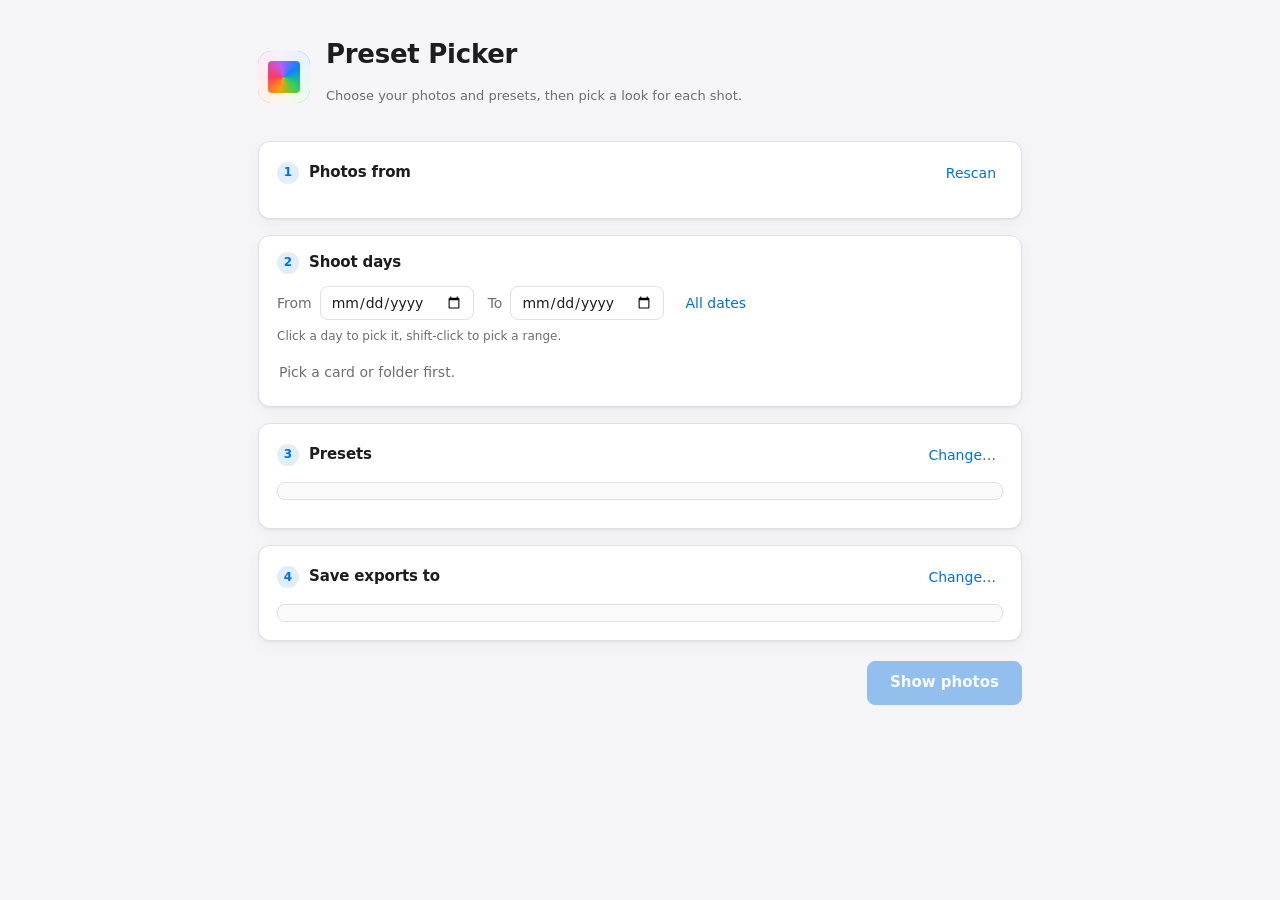
==== presetpicker/ui/index.html @ 42fef507 "Preset Picker 1.0.0: Windows and macOS app, builds and download site Co-Authored-By: Claude Opus 5.5" ====
<!doctype html>
<html lang="en">
<head>
<meta charset="utf-8">
<meta name="viewport" content="width=device-width,initial-scale=1">
<title>Preset Picker</title>
<link rel="stylesheet" href="app.css">
</head>
<body>

<!-- Setup -------------------------------------------------------------- -->
<main id="setup" class="view">
  <div class="setup">
    <header class="setup-head">
      <div class="logo" aria-hidden="true"></div>
      <div>
        <h1>Preset Picker</h1>
        <p class="sub">Choose your photos and presets, then pick a look for each shot.</p>
      </div>
    </header>

    <section class="step">
      <div class="step-head"><span class="num">1</span><h2>Photos from</h2>
        <span class="sp"></span><button class="link" id="rescan" title="Scan the source again">Rescan</button></div>
      <div class="sources" id="sources"></div>
    </section>

    <section class="step">
      <div class="step-head"><span class="num">2</span><h2>Shoot days</h2><span class="sp"></span>
        <span class="sub" id="rangeCount"></span></div>
      <div class="range">
        <label>From <input type="date" id="from"></label>
        <label>To <input type="date" id="to"></label>
        <button class="link" id="allDates">All dates</button>
      </div>
      <p class="hint">Click a day to pick it, shift-click to pick a range.</p>
      <div class="days" id="days"><p class="empty">Pick a card or folder first.</p></div>
    </section>

    <section class="step">
      <div class="step-head"><span class="num">3</span><h2>Presets</h2><span class="sp"></span>
        <button class="link" data-choose="presets">Change…</button></div>
      <div class="path" id="presetPath"></div>
      <div class="chips" id="presetList"></div>
    </section>

    <section class="step">
      <div class="step-head"><span class="num">4</span><h2>Save exports to</h2><span class="sp"></span>
        <button class="link" data-choose="output">Change…</button></div>
      <div class="path" id="outputPath"></div>
    </section>

    <footer class="setup-foot">
      <span class="sub" id="version"></span><span class="sp"></span>
      <button class="primary big" id="showPhotos" disabled>Show photos</button>
    </footer>
  </div>
</main>

<!-- Grid --------------------------------------------------------------- -->
<main id="grid" class="view" hidden>
  <header class="toolbar">
    <button class="ghost" id="back">‹ Setup</button>
    <div class="title"><h1 id="gridTitle"></h1><div class="sub" id="stat"></div></div>
    <span class="sp"></span>
    <div class="seg" id="filter">
      <button class="on" data-f="all">All</button><button data-f="todo">No preset</button><button data-f="done">Assigned</button>
    </div>
    <label class="sub setall">Set all <select id="setAll"></select></label>
    <button class="primary" id="export" disabled>Export</button>
  </header>
  <div class="photos" id="photos"></div>
  <div class="bar" id="bar">
    <span id="selCount"></span>
    <select id="bulk"></select>
    <button class="primary" id="bulkApply">Apply to selected</button>
    <button id="clearSel">Clear</button>
  </div>
</main>

<!-- Done --------------------------------------------------------------- -->
<main id="done" class="view" hidden>
  <div class="done">
    <div class="check" aria-hidden="true">✓</div>
    <h1 id="doneTitle"></h1>
    <p class="sub">Import this folder into Lightroom. Raw photos open with their preset already applied.</p>
    <code id="donePath"></code>
    <p class="warn" id="doneWarn" hidden></p>
    <div class="done-actions">
      <button class="primary" id="reveal">Show in Finder</button>
      <button id="backToGrid">Back to photos</button>
      <button class="ghost" id="startOver">Start over</button>
    </div>
  </div>
</main>

<!-- Large preview -------------------------------------------------------- -->
<div class="lightbox" id="lightbox" hidden>
  <header class="lb-top">
    <div><b id="lbName"></b> <span class="sub" id="lbMeta"></span></div>
    <span class="sp"></span>
    <div class="seg dark" id="lbMode">
      <button data-m="before">Before</button><button class="on" data-m="split">Split</button><button data-m="after">After</button>
    </div>
    <button class="icon" id="lbClose" title="Close (Esc)">✕</button>
  </header>
  <div class="stage" id="stage">
    <div class="compare" id="compare">
      <img id="lbBefore" alt="">
      <img id="lbAfter" alt="">
      <div class="divider" id="divider"><span></span></div>
      <span class="tag left">Before</span><span class="tag right">After</span>
    </div>
    <div class="spinner" id="spinner"></div>
    <p class="lb-error" id="lbError" hidden></p>
  </div>
  <footer class="lb-bottom">
    <button class="icon" id="lbPrev" title="Previous (←)">‹</button>
    <select id="lbPreset"></select>
    <button class="icon" id="lbNext" title="Next (→)">›</button>
    <span class="note">Approximate preview. Lightroom renders the exact look.</span>
  </footer>
</div>

<script src="app.js"></script>
</body>
</html>
---- presetpicker/ui/app.css ----
:root {
  --bg: #f5f5f7; --panel: #ffffff; --panel-2: #fafafa; --text: #1d1d1f; --sub: #6e6e73;
  --line: #e0e0e5; --accent: #0071e3; --accent-soft: rgba(0, 113, 227, .12);
  --ok: #1f9d55; --warn: #b25e00; --shadow: 0 1px 2px rgba(0,0,0,.06), 0 4px 16px rgba(0,0,0,.04);
  --radius: 12px;
}
@media (prefers-color-scheme: dark) {
  :root {
    --bg: #161618; --panel: #1f1f22; --panel-2: #26262a; --text: #f5f5f7; --sub: #98989f;
    --line: #333338; --accent: #2997ff; --accent-soft: rgba(41, 151, 255, .18);
    --ok: #30d158; --warn: #ffb340; --shadow: none;
  }
}
* { box-sizing: border-box; }
html, body { height: 100%; }
body {
  margin: 0; background: var(--bg); color: var(--text);
  font: 14px/1.45 -apple-system, BlinkMacSystemFont, "SF Pro Text", "Segoe UI Variable Text", "Segoe UI", system-ui, sans-serif;
  -webkit-font-smoothing: antialiased; -webkit-user-select: none; user-select: none; cursor: default;
}
[hidden] { display: none !important; }
h1, h2 { margin: 0; letter-spacing: -.01em; }
h1 { font-size: 20px; font-weight: 650; }
h2 { font-size: 15px; font-weight: 600; }
.sub { color: var(--sub); font-size: 13px; }
.sp { flex: 1; }

button, select, input {
  font: inherit; color: var(--text); background: var(--panel); border: 1px solid var(--line);
  border-radius: 8px; padding: 6px 12px; outline: none; transition: border-color .15s, box-shadow .15s, background .15s;
}
button { cursor: pointer; font-weight: 500; }
button:hover { border-color: var(--accent); }
button:focus-visible, select:focus, input:focus { border-color: var(--accent); box-shadow: 0 0 0 3px var(--accent-soft); }
button:disabled { opacity: .4; cursor: default; border-color: var(--line); }
button.primary { background: var(--accent); border-color: var(--accent); color: #fff; font-weight: 600; }
button.primary:hover:not(:disabled) { filter: brightness(1.08); }
button.big { padding: 10px 22px; font-size: 15px; }
button.ghost, button.link { background: none; border-color: transparent; }
button.link { color: var(--accent); padding: 4px 6px; }
button.icon { width: 36px; height: 36px; padding: 0; border-radius: 50%; font-size: 18px; }
select { padding-right: 28px; max-width: 100%; }
input[type=date] { padding: 5px 10px; }

.seg { display: inline-flex; border: 1px solid var(--line); border-radius: 8px; overflow: hidden; background: var(--panel); }
.seg button { border: 0; border-radius: 0; background: none; padding: 6px 12px; }
.seg button.on { background: var(--accent-soft); color: var(--accent); }

/* Setup */
#setup { height: 100%; overflow-y: auto; }
.setup { max-width: 820px; margin: 0 auto; padding: 36px 28px 28px; display: flex; flex-direction: column; gap: 16px; }
.setup-head { display: flex; gap: 16px; align-items: center; margin-bottom: 6px; }
.logo {
  width: 52px; height: 52px; border-radius: 14px; flex: none;
  background: conic-gradient(from 200deg, #ff9f0a, #ff375f, #bf5af2, #0a84ff, #30d158, #ff9f0a);
  box-shadow: inset 0 0 0 10px rgba(255,255,255,.9);
}
@media (prefers-color-scheme: dark) { .logo { box-shadow: inset 0 0 0 10px rgba(31,31,34,.95); } }
.setup-head h1 { font-size: 26px; }
.step { background: var(--panel); border-radius: var(--radius); box-shadow: var(--shadow); padding: 16px 18px 18px; border: 1px solid var(--line); }
.step-head { display: flex; align-items: center; gap: 10px; margin-bottom: 12px; }
.num {
  width: 22px; height: 22px; border-radius: 50%; display: grid; place-items: center;
  background: var(--accent-soft); color: var(--accent); font-size: 12px; font-weight: 700;
}
.sources { display: grid; grid-template-columns: repeat(auto-fill, minmax(190px, 1fr)); gap: 10px; }
.source {
  display: flex; gap: 10px; align-items: center; text-align: left; padding: 12px; border-radius: 10px;
  background: var(--panel-2); border: 1.5px solid var(--line); min-width: 0;
}
.source.on { border-color: var(--accent); background: var(--accent-soft); }
.source .ico { font-size: 22px; flex: none; }
.source b { display: block; font-weight: 600; overflow: hidden; text-overflow: ellipsis; white-space: nowrap; }
.source small { display: block; color: var(--sub); overflow: hidden; text-overflow: ellipsis; white-space: nowrap; }
.source div { min-width: 0; }
.range { display: flex; gap: 14px; align-items: center; flex-wrap: wrap; }
.range label { display: flex; gap: 8px; align-items: center; color: var(--sub); }
.hint { margin: 8px 0 10px; color: var(--sub); font-size: 12px; }
.days { display: flex; flex-wrap: wrap; gap: 8px; max-height: 210px; overflow-y: auto; padding: 2px; }
.day {
  border-radius: 99px; padding: 5px 12px; background: var(--panel-2); font-size: 13px;
  display: inline-flex; gap: 6px; align-items: baseline;
}
.day small { color: var(--sub); }
.day.on { background: var(--accent); border-color: var(--accent); color: #fff; }
.day.on small { color: rgba(255,255,255,.8); }
.empty { color: var(--sub); margin: 4px 0; }
.path {
  font: 12px ui-monospace, SFMono-Regular, Menlo, monospace; color: var(--sub); background: var(--panel-2);
  border: 1px solid var(--line); border-radius: 8px; padding: 8px 10px; word-break: break-all;
}
.chips { display: flex; flex-wrap: wrap; gap: 6px; margin-top: 10px; }
.chip { background: var(--accent-soft); color: var(--accent); border-radius: 99px; padding: 3px 10px; font-size: 12px; font-weight: 600; }
.chips .warn { margin: 0; }
.warn { color: var(--warn); font-size: 13px; }
.setup-foot { display: flex; align-items: center; padding-top: 4px; }

/* Grid */
#grid { height: 100%; display: flex; flex-direction: column; }
.toolbar {
  display: flex; align-items: center; gap: 14px; padding: 12px 20px; flex-wrap: wrap;
  background: color-mix(in srgb, var(--bg) 85%, transparent); backdrop-filter: blur(20px);
  border-bottom: 1px solid var(--line); position: relative; z-index: 2;
}
.toolbar h1 { font-size: 16px; }
.setall { display: flex; gap: 8px; align-items: center; }
.setall select { max-width: 200px; }
.photos {
  flex: 1; overflow-y: auto; padding: 20px 20px 100px;
  display: grid; grid-template-columns: repeat(auto-fill, minmax(230px, 1fr)); gap: 16px; align-content: start;
  grid-auto-rows: max-content;  /* otherwise overflow:hidden cards get squeezed to the viewport height */
}
.card {
  background: var(--panel); border-radius: var(--radius); box-shadow: var(--shadow); border: 2px solid transparent;
  overflow: hidden; display: flex; flex-direction: column; transition: border-color .15s, box-shadow .15s;
}
.card:hover { border-color: var(--line); }
.card.sel { border-color: var(--accent); box-shadow: 0 0 0 3px var(--accent-soft); }
.ph { aspect-ratio: 3/2; background: #0b0b0c; position: relative; flex: none; }
.ph img { position: absolute; inset: 0; width: 100%; height: 100%; object-fit: contain; display: block; opacity: 0; transition: opacity .25s; }
.ph img.ready { opacity: 1; }
.tick {
  position: absolute; top: 9px; left: 9px; width: 22px; height: 22px; border-radius: 50%;
  background: rgba(0,0,0,.45); border: 2px solid #fff; display: grid; place-items: center;
  color: #fff; font-size: 12px; opacity: 0; transition: opacity .15s;
}
.card:hover .tick, .card.sel .tick { opacity: 1; }
.card.sel .tick { background: var(--accent); border-color: var(--accent); }
.badge {
  position: absolute; top: 9px; right: 9px; max-width: 65%; background: var(--ok); color: #fff;
  font-size: 11px; font-weight: 600; padding: 2px 8px; border-radius: 99px;
  overflow: hidden; text-overflow: ellipsis; white-space: nowrap; display: none;
}
.card.has .badge { display: block; }
.type {
  position: absolute; left: 9px; bottom: 9px; font-size: 10px; font-weight: 700; letter-spacing: .04em;
  color: #fff; background: rgba(0,0,0,.55); padding: 2px 6px; border-radius: 5px;
}
.ph .cloud { position: absolute; inset: 0; display: grid; place-items: center; color: #8e8e93; font-size: 13px; }
.lb-error { color: #c7c7cc; font-size: 15px; }
.expand {
  position: absolute; right: 9px; bottom: 9px; width: 30px; height: 30px; padding: 0; border-radius: 8px;
  background: rgba(0,0,0,.55); border: 0; color: #fff; font-size: 15px; opacity: 0;
}
.card:hover .expand { opacity: 1; }
.expand:hover { background: var(--accent); }
.meta { padding: 9px 11px 11px; display: flex; flex-direction: column; gap: 7px; }
.row { display: flex; justify-content: space-between; gap: 8px; font-size: 12px; color: var(--sub); }
.row b { color: var(--text); font-weight: 600; overflow: hidden; text-overflow: ellipsis; white-space: nowrap; }
.meta select { width: 100%; }
.meta .warn { font-size: 11px; display: none; margin: 0; }
.card.has.nonraw .meta .warn { display: block; }

.bar {
  position: fixed; left: 50%; bottom: 20px; transform: translate(-50%, 130px); z-index: 3;
  background: var(--panel); border: 1px solid var(--line); border-radius: 14px; padding: 10px 14px;
  box-shadow: 0 10px 34px rgba(0,0,0,.25); display: flex; gap: 10px; align-items: center;
  transition: transform .25s cubic-bezier(.2,.8,.2,1); max-width: calc(100vw - 24px); flex-wrap: wrap;
}
.bar.show { transform: translate(-50%, 0); }

/* Done */
#done { height: 100%; display: grid; place-items: center; }
.done { max-width: 560px; text-align: center; padding: 24px; }
.check {
  width: 72px; height: 72px; margin: 0 auto 14px; border-radius: 50%; background: var(--ok); color: #fff;
  display: grid; place-items: center; font-size: 38px;
}
.done code {
  display: block; margin: 16px 0; padding: 10px 12px; background: var(--panel); border: 1px solid var(--line);
  border-radius: 8px; font-size: 12px; word-break: break-all; -webkit-user-select: text; user-select: text;
}
.done-actions { display: flex; gap: 10px; justify-content: center; flex-wrap: wrap; margin-top: 16px; }

/* Lightbox */
.lightbox { position: fixed; inset: 0; z-index: 10; background: #0b0b0c; color: #f5f5f7; display: flex; flex-direction: column; }
.lightbox .sub { color: #98989f; }
.lb-top, .lb-bottom { display: flex; align-items: center; gap: 12px; padding: 10px 16px; }
.lb-bottom { justify-content: center; }
.lightbox button, .lightbox select { background: #222226; color: #f5f5f7; border-color: #3a3a40; }
.seg.dark { background: #222226; border-color: #3a3a40; }
.seg.dark button { background: none; }
.seg.dark button.on { background: rgba(41,151,255,.25); color: #6cb8ff; }
#lbPreset { min-width: 240px; }
.note { position: absolute; right: 16px; font-size: 12px; color: #8e8e93; }
@media (max-width: 1150px) { .note { display: none; } }
.stage { flex: 1; position: relative; display: grid; place-items: center; min-height: 0; padding: 0 16px; }
.compare { position: relative; max-width: 100%; max-height: 100%; line-height: 0; }
.compare img { max-width: calc(100vw - 32px); max-height: calc(100vh - 130px); display: block; }
#lbAfter { position: absolute; inset: 0; width: 100%; height: 100%; }
.divider { position: absolute; top: 0; bottom: 0; width: 2px; background: #fff; cursor: ew-resize; transform: translateX(-1px); }
.divider span {
  position: absolute; top: 50%; left: 50%; width: 30px; height: 30px; transform: translate(-50%, -50%);
  border-radius: 50%; background: #fff; box-shadow: 0 2px 10px rgba(0,0,0,.4);
}
.divider span::before { content: "‹ ›"; color: #111; font-size: 13px; font-weight: 700; position: absolute; inset: 0; display: grid; place-items: center; line-height: 1; }
.compare .tag {
  position: absolute; top: 10px; line-height: 1; font-size: 11px; font-weight: 600; letter-spacing: .03em;
  background: rgba(0,0,0,.55); padding: 4px 8px; border-radius: 6px;
}
.tag.left { left: 10px; } .tag.right { right: 10px; }
.compare.before #lbAfter, .compare.before .divider, .compare.before .tag.right,
.compare.after .divider, .compare.after .tag.left { display: none; }
.compare.after #lbAfter { clip-path: none !important; }
.compare.split #lbAfter { cursor: ew-resize; }
.spinner {
  position: absolute; width: 34px; height: 34px; border-radius: 50%; border: 3px solid rgba(255,255,255,.2);
  border-top-color: #fff; animation: spin .8s linear infinite; display: none;
}
.loading .spinner { display: block; }
@keyframes spin { to { transform: rotate(360deg); } }
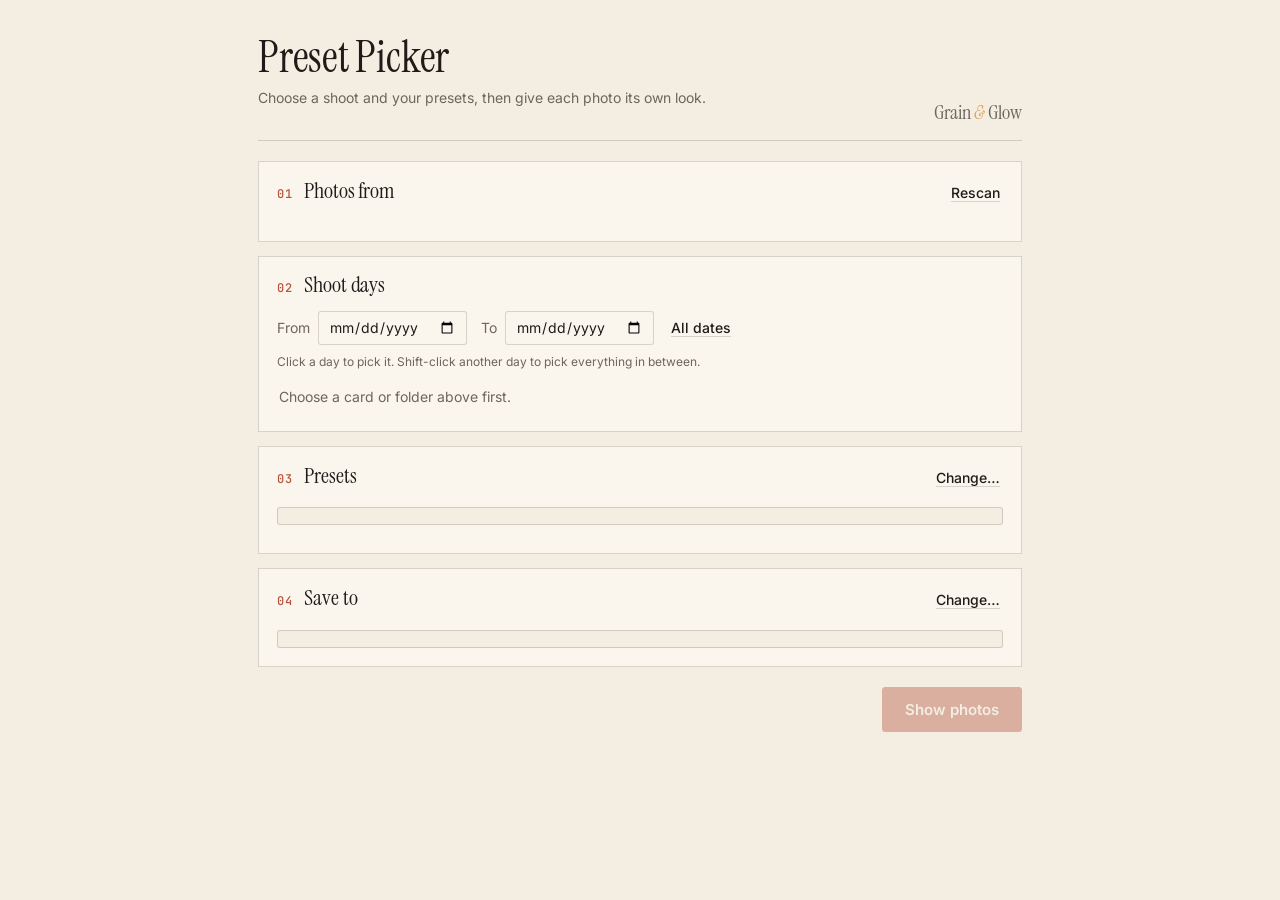
==== commit a4e1b782: "Grain & Glow look for the app, new icon; workflow that screenshots the install steps Co-Authored-By:" ====
--- a/presetpicker/ui/index.html
+++ b/presetpicker/ui/index.html
@@ -4,6 +4,8 @@
 <meta charset="utf-8">
 <meta name="viewport" content="width=device-width,initial-scale=1">
 <title>Preset Picker</title>
+<!-- Brand fonts; without internet the app falls back to system fonts. -->
+<link rel="stylesheet" href="https://fonts.googleapis.com/css2?family=Instrument+Serif:ital@0;1&family=Inter:wght@400;500;600&family=JetBrains+Mono:wght@500&display=swap">
 <link rel="stylesheet" href="app.css">
 </head>
 <body>
@@ -12,40 +14,40 @@
 <main id="setup" class="view">
   <div class="setup">
     <header class="setup-head">
-      <div class="logo" aria-hidden="true"></div>
       <div>
         <h1>Preset Picker</h1>
-        <p class="sub">Choose your photos and presets, then pick a look for each shot.</p>
+        <p class="sub">Choose a shoot and your presets, then give each photo its own look.</p>
       </div>
+      <span class="brand">Grain <i>&amp;</i> Glow</span>
     </header>
 
     <section class="step">
-      <div class="step-head"><span class="num">1</span><h2>Photos from</h2>
+      <div class="step-head"><span class="num">01</span><h2>Photos from</h2>
         <span class="sp"></span><button class="link" id="rescan" title="Scan the source again">Rescan</button></div>
       <div class="sources" id="sources"></div>
     </section>
 
     <section class="step">
-      <div class="step-head"><span class="num">2</span><h2>Shoot days</h2><span class="sp"></span>
+      <div class="step-head"><span class="num">02</span><h2>Shoot days</h2><span class="sp"></span>
         <span class="sub" id="rangeCount"></span></div>
       <div class="range">
         <label>From <input type="date" id="from"></label>
         <label>To <input type="date" id="to"></label>
         <button class="link" id="allDates">All dates</button>
       </div>
-      <p class="hint">Click a day to pick it, shift-click to pick a range.</p>
-      <div class="days" id="days"><p class="empty">Pick a card or folder first.</p></div>
+      <p class="hint">Click a day to pick it. Shift-click another day to pick everything in between.</p>
+      <div class="days" id="days"><p class="empty">Choose a card or folder above first.</p></div>
     </section>
 
     <section class="step">
-      <div class="step-head"><span class="num">3</span><h2>Presets</h2><span class="sp"></span>
+      <div class="step-head"><span class="num">03</span><h2>Presets</h2><span class="sp"></span>
         <button class="link" data-choose="presets">Change…</button></div>
       <div class="path" id="presetPath"></div>
       <div class="chips" id="presetList"></div>
     </section>
 
     <section class="step">
-      <div class="step-head"><span class="num">4</span><h2>Save exports to</h2><span class="sp"></span>
+      <div class="step-head"><span class="num">04</span><h2>Save to</h2><span class="sp"></span>
         <button class="link" data-choose="output">Change…</button></div>
       <div class="path" id="outputPath"></div>
     </section>
@@ -83,7 +85,7 @@
   <div class="done">
     <div class="check" aria-hidden="true">✓</div>
     <h1 id="doneTitle"></h1>
-    <p class="sub">Import this folder into Lightroom. Raw photos open with their preset already applied.</p>
+    <p class="sub">Import this folder into Lightroom. Your raw photos open with their preset already on.</p>
     <code id="donePath"></code>
     <p class="warn" id="doneWarn" hidden></p>
     <div class="done-actions">
@@ -114,11 +116,12 @@
     <div class="spinner" id="spinner"></div>
     <p class="lb-error" id="lbError" hidden></p>
   </div>
+  <p class="settings" id="lbSettings"></p>
   <footer class="lb-bottom">
     <button class="icon" id="lbPrev" title="Previous (←)">‹</button>
     <select id="lbPreset"></select>
     <button class="icon" id="lbNext" title="Next (→)">›</button>
-    <span class="note">Approximate preview. Lightroom renders the exact look.</span>
+    <span class="note">Preview is a close guess · Lightroom does the real edit</span>
   </footer>
 </div>
 
--- a/presetpicker/ui/app.css
+++ b/presetpicker/ui/app.css
@@ -1,211 +1,227 @@
+/* Grain & Glow: charcoal, film cream, amber, faded teal, rust.
+   Instrument Serif for headings, Inter for text, JetBrains Mono for settings-style labels. */
 :root {
-  --bg: #f5f5f7; --panel: #ffffff; --panel-2: #fafafa; --text: #1d1d1f; --sub: #6e6e73;
-  --line: #e0e0e5; --accent: #0071e3; --accent-soft: rgba(0, 113, 227, .12);
-  --ok: #1f9d55; --warn: #b25e00; --shadow: 0 1px 2px rgba(0,0,0,.06), 0 4px 16px rgba(0,0,0,.04);
-  --radius: 12px;
+  --charcoal: #1E1B18; --cream: #F3EDE2; --amber: #E0A458; --teal: #5B8A8C; --rust: #B5533C;
+
+  --bg: var(--cream); --panel: #FAF6EE; --panel-2: #EAE2D4; --text: var(--charcoal); --sub: #6E655C;
+  --line: rgba(30, 27, 24, .16); --line-strong: var(--charcoal);
+  --accent: var(--rust); --accent-hover: #9E4632; --select: var(--amber); --ok: var(--teal); --warn: var(--rust);
+
+  --serif: "Instrument Serif", Georgia, "Times New Roman", serif;
+  --sans: Inter, -apple-system, BlinkMacSystemFont, "Segoe UI Variable Text", "Segoe UI", system-ui, sans-serif;
+  --mono: "JetBrains Mono", ui-monospace, SFMono-Regular, Menlo, Consolas, monospace;
 }
 @media (prefers-color-scheme: dark) {
   :root {
-    --bg: #161618; --panel: #1f1f22; --panel-2: #26262a; --text: #f5f5f7; --sub: #98989f;
-    --line: #333338; --accent: #2997ff; --accent-soft: rgba(41, 151, 255, .18);
-    --ok: #30d158; --warn: #ffb340; --shadow: none;
+    --bg: var(--charcoal); --panel: #25211D; --panel-2: #2D2824; --text: var(--cream); --sub: #A99F93;
+    --line: rgba(243, 237, 226, .14); --line-strong: var(--cream);
   }
 }
 * { box-sizing: border-box; }
 html, body { height: 100%; }
 body {
   margin: 0; background: var(--bg); color: var(--text);
-  font: 14px/1.45 -apple-system, BlinkMacSystemFont, "SF Pro Text", "Segoe UI Variable Text", "Segoe UI", system-ui, sans-serif;
-  -webkit-font-smoothing: antialiased; -webkit-user-select: none; user-select: none; cursor: default;
+  font: 14px/1.45 var(--sans); -webkit-font-smoothing: antialiased; -webkit-user-select: none; user-select: none; cursor: default;
 }
 [hidden] { display: none !important; }
-h1, h2 { margin: 0; letter-spacing: -.01em; }
-h1 { font-size: 20px; font-weight: 650; }
-h2 { font-size: 15px; font-weight: 600; }
+h1, h2 { margin: 0; font-family: var(--serif); font-weight: 400; letter-spacing: -.005em; }
+h1 { font-size: 26px; line-height: 1.05; }
+h2 { font-size: 22px; line-height: 1.1; }
 .sub { color: var(--sub); font-size: 13px; }
+.mono, .label {
+  font: 500 11px/1.4 var(--mono); letter-spacing: .08em; text-transform: uppercase;
+}
 .sp { flex: 1; }
 
 button, select, input {
   font: inherit; color: var(--text); background: var(--panel); border: 1px solid var(--line);
-  border-radius: 8px; padding: 6px 12px; outline: none; transition: border-color .15s, box-shadow .15s, background .15s;
+  border-radius: 3px; padding: 6px 12px; outline: none; transition: border-color .15s, background .15s, color .15s;
 }
 button { cursor: pointer; font-weight: 500; }
-button:hover { border-color: var(--accent); }
-button:focus-visible, select:focus, input:focus { border-color: var(--accent); box-shadow: 0 0 0 3px var(--accent-soft); }
+button:hover { border-color: var(--line-strong); }
+button:focus-visible, select:focus, input:focus { border-color: var(--line-strong); box-shadow: 0 0 0 2px var(--amber); }
 button:disabled { opacity: .4; cursor: default; border-color: var(--line); }
-button.primary { background: var(--accent); border-color: var(--accent); color: #fff; font-weight: 600; }
-button.primary:hover:not(:disabled) { filter: brightness(1.08); }
-button.big { padding: 10px 22px; font-size: 15px; }
+button.primary { background: var(--accent); border-color: var(--accent); color: var(--cream); font-weight: 600; }
+button.primary:hover:not(:disabled) { background: var(--accent-hover); border-color: var(--accent-hover); }
+button.big { padding: 11px 22px; font-size: 15px; }
 button.ghost, button.link { background: none; border-color: transparent; }
-button.link { color: var(--accent); padding: 4px 6px; }
-button.icon { width: 36px; height: 36px; padding: 0; border-radius: 50%; font-size: 18px; }
+button.link {
+  color: var(--text); padding: 4px 2px; text-decoration: underline; text-underline-offset: 3px;
+  text-decoration-color: var(--line); font-weight: 500;
+}
+button.link:hover { text-decoration-color: currentColor; }
+button.icon { width: 34px; height: 34px; padding: 0; font-size: 17px; display: grid; place-items: center; }
 select { padding-right: 28px; max-width: 100%; }
 input[type=date] { padding: 5px 10px; }
 
-.seg { display: inline-flex; border: 1px solid var(--line); border-radius: 8px; overflow: hidden; background: var(--panel); }
+.seg { display: inline-flex; border: 1px solid var(--line); border-radius: 3px; overflow: hidden; background: var(--panel); }
 .seg button { border: 0; border-radius: 0; background: none; padding: 6px 12px; }
-.seg button.on { background: var(--accent-soft); color: var(--accent); }
+.seg button + button { border-left: 1px solid var(--line); }
+.seg button.on { background: var(--text); color: var(--bg); }
 
 /* Setup */
 #setup { height: 100%; overflow-y: auto; }
-.setup { max-width: 820px; margin: 0 auto; padding: 36px 28px 28px; display: flex; flex-direction: column; gap: 16px; }
-.setup-head { display: flex; gap: 16px; align-items: center; margin-bottom: 6px; }
-.logo {
-  width: 52px; height: 52px; border-radius: 14px; flex: none;
-  background: conic-gradient(from 200deg, #ff9f0a, #ff375f, #bf5af2, #0a84ff, #30d158, #ff9f0a);
-  box-shadow: inset 0 0 0 10px rgba(255,255,255,.9);
-}
-@media (prefers-color-scheme: dark) { .logo { box-shadow: inset 0 0 0 10px rgba(31,31,34,.95); } }
-.setup-head h1 { font-size: 26px; }
-.step { background: var(--panel); border-radius: var(--radius); box-shadow: var(--shadow); padding: 16px 18px 18px; border: 1px solid var(--line); }
-.step-head { display: flex; align-items: center; gap: 10px; margin-bottom: 12px; }
-.num {
-  width: 22px; height: 22px; border-radius: 50%; display: grid; place-items: center;
-  background: var(--accent-soft); color: var(--accent); font-size: 12px; font-weight: 700;
-}
-.sources { display: grid; grid-template-columns: repeat(auto-fill, minmax(190px, 1fr)); gap: 10px; }
+.setup { max-width: 820px; margin: 0 auto; padding: 34px 28px 28px; display: flex; flex-direction: column; gap: 14px; }
+.setup-head { display: flex; justify-content: space-between; align-items: flex-end; gap: 16px; padding-bottom: 18px; margin-bottom: 6px; border-bottom: 1px solid var(--line); }
+.setup-head h1 { font-size: 44px; }
+.setup-head .brand { font: 20px/1 var(--serif); color: var(--sub); white-space: nowrap; }
+.setup-head .brand i { color: var(--amber); }
+.setup-head .sub { margin-top: 8px; font-size: 14px; }
+.step { background: var(--panel); border: 1px solid var(--line); padding: 16px 18px 18px; }
+.step-head { display: flex; align-items: baseline; gap: 12px; margin-bottom: 14px; }
+.num { font: 500 12px/1 var(--mono); color: var(--rust); letter-spacing: .05em; }
+.sources { display: grid; grid-template-columns: repeat(auto-fill, minmax(200px, 1fr)); gap: 10px; }
 .source {
-  display: flex; gap: 10px; align-items: center; text-align: left; padding: 12px; border-radius: 10px;
-  background: var(--panel-2); border: 1.5px solid var(--line); min-width: 0;
-}
-.source.on { border-color: var(--accent); background: var(--accent-soft); }
-.source .ico { font-size: 22px; flex: none; }
+  display: flex; gap: 12px; align-items: center; text-align: left; padding: 12px; border-radius: 3px;
+  background: var(--bg); border: 1px solid var(--line); min-width: 0;
+}
+.source.on { border-color: var(--line-strong); box-shadow: inset 3px 0 0 var(--amber); }
+.source .ico { width: 22px; height: 22px; flex: none; color: var(--sub); }
+.source.on .ico { color: var(--text); }
 .source b { display: block; font-weight: 600; overflow: hidden; text-overflow: ellipsis; white-space: nowrap; }
-.source small { display: block; color: var(--sub); overflow: hidden; text-overflow: ellipsis; white-space: nowrap; }
+.source small { display: block; color: var(--sub); overflow: hidden; text-overflow: ellipsis; white-space: nowrap; font-size: 12px; }
 .source div { min-width: 0; }
 .range { display: flex; gap: 14px; align-items: center; flex-wrap: wrap; }
 .range label { display: flex; gap: 8px; align-items: center; color: var(--sub); }
 .hint { margin: 8px 0 10px; color: var(--sub); font-size: 12px; }
-.days { display: flex; flex-wrap: wrap; gap: 8px; max-height: 210px; overflow-y: auto; padding: 2px; }
+.days { display: flex; flex-wrap: wrap; gap: 6px; max-height: 210px; overflow-y: auto; padding: 2px; }
 .day {
-  border-radius: 99px; padding: 5px 12px; background: var(--panel-2); font-size: 13px;
-  display: inline-flex; gap: 6px; align-items: baseline;
-}
-.day small { color: var(--sub); }
-.day.on { background: var(--accent); border-color: var(--accent); color: #fff; }
-.day.on small { color: rgba(255,255,255,.8); }
+  padding: 5px 10px; background: var(--bg); font-size: 13px;
+  display: inline-flex; gap: 8px; align-items: baseline;
+}
+.day small { font: 500 11px/1 var(--mono); color: var(--sub); }
+.day.on { background: var(--text); border-color: var(--text); color: var(--bg); }
+.day.on small { color: var(--amber); }
 .empty { color: var(--sub); margin: 4px 0; }
 .path {
-  font: 12px ui-monospace, SFMono-Regular, Menlo, monospace; color: var(--sub); background: var(--panel-2);
-  border: 1px solid var(--line); border-radius: 8px; padding: 8px 10px; word-break: break-all;
+  font: 12px/1.5 var(--mono); color: var(--sub); background: var(--bg);
+  border: 1px solid var(--line); border-radius: 3px; padding: 8px 10px; word-break: break-all;
 }
 .chips { display: flex; flex-wrap: wrap; gap: 6px; margin-top: 10px; }
-.chip { background: var(--accent-soft); color: var(--accent); border-radius: 99px; padding: 3px 10px; font-size: 12px; font-weight: 600; }
+.chip { font: 500 11px/1.4 var(--mono); letter-spacing: .06em; text-transform: uppercase; border: 1px solid var(--line); color: var(--text); padding: 4px 8px; }
 .chips .warn { margin: 0; }
 .warn { color: var(--warn); font-size: 13px; }
-.setup-foot { display: flex; align-items: center; padding-top: 4px; }
+.setup-foot { display: flex; align-items: center; padding-top: 6px; }
+.setup-foot .sub { font: 500 11px/1 var(--mono); letter-spacing: .08em; text-transform: uppercase; }
 
 /* Grid */
 #grid { height: 100%; display: flex; flex-direction: column; }
 .toolbar {
   display: flex; align-items: center; gap: 14px; padding: 12px 20px; flex-wrap: wrap;
-  background: color-mix(in srgb, var(--bg) 85%, transparent); backdrop-filter: blur(20px);
-  border-bottom: 1px solid var(--line); position: relative; z-index: 2;
-}
-.toolbar h1 { font-size: 16px; }
+  background: var(--bg); border-bottom: 1px solid var(--line); position: relative; z-index: 2;
+}
+.toolbar h1 { font-size: 26px; }
+.toolbar .title .sub { font: 500 11px/1.4 var(--mono); letter-spacing: .08em; text-transform: uppercase; margin-top: 2px; }
 .setall { display: flex; gap: 8px; align-items: center; }
 .setall select { max-width: 200px; }
 .photos {
   flex: 1; overflow-y: auto; padding: 20px 20px 100px;
-  display: grid; grid-template-columns: repeat(auto-fill, minmax(230px, 1fr)); gap: 16px; align-content: start;
+  display: grid; grid-template-columns: repeat(auto-fill, minmax(230px, 1fr)); gap: 18px; align-content: start;
   grid-auto-rows: max-content;  /* otherwise overflow:hidden cards get squeezed to the viewport height */
 }
 .card {
-  background: var(--panel); border-radius: var(--radius); box-shadow: var(--shadow); border: 2px solid transparent;
-  overflow: hidden; display: flex; flex-direction: column; transition: border-color .15s, box-shadow .15s;
-}
-.card:hover { border-color: var(--line); }
-.card.sel { border-color: var(--accent); box-shadow: 0 0 0 3px var(--accent-soft); }
-.ph { aspect-ratio: 3/2; background: #0b0b0c; position: relative; flex: none; }
+  background: var(--panel); border: 1px solid var(--line); outline: 2px solid transparent; outline-offset: -1px;
+  overflow: hidden; display: flex; flex-direction: column; transition: outline-color .15s;
+}
+.card:hover { border-color: var(--line-strong); }
+.card.sel { outline-color: var(--amber); border-color: var(--amber); }
+.ph { aspect-ratio: 3/2; background: #141210; position: relative; flex: none; }
 .ph img { position: absolute; inset: 0; width: 100%; height: 100%; object-fit: contain; display: block; opacity: 0; transition: opacity .25s; }
 .ph img.ready { opacity: 1; }
 .tick {
-  position: absolute; top: 9px; left: 9px; width: 22px; height: 22px; border-radius: 50%;
-  background: rgba(0,0,0,.45); border: 2px solid #fff; display: grid; place-items: center;
-  color: #fff; font-size: 12px; opacity: 0; transition: opacity .15s;
+  position: absolute; top: 8px; left: 8px; width: 20px; height: 20px; border-radius: 50%;
+  background: rgba(30,27,24,.5); border: 1.5px solid var(--cream); display: grid; place-items: center;
+  color: var(--charcoal); font-size: 11px; font-weight: 700; opacity: 0; transition: opacity .15s;
 }
 .card:hover .tick, .card.sel .tick { opacity: 1; }
-.card.sel .tick { background: var(--accent); border-color: var(--accent); }
+.card.sel .tick { background: var(--amber); border-color: var(--amber); }
 .badge {
-  position: absolute; top: 9px; right: 9px; max-width: 65%; background: var(--ok); color: #fff;
-  font-size: 11px; font-weight: 600; padding: 2px 8px; border-radius: 99px;
+  position: absolute; top: 8px; right: 8px; max-width: 65%; background: var(--amber); color: var(--charcoal);
+  font: 500 10px/1.4 var(--mono); letter-spacing: .06em; text-transform: uppercase; padding: 3px 6px;
   overflow: hidden; text-overflow: ellipsis; white-space: nowrap; display: none;
 }
 .card.has .badge { display: block; }
 .type {
-  position: absolute; left: 9px; bottom: 9px; font-size: 10px; font-weight: 700; letter-spacing: .04em;
-  color: #fff; background: rgba(0,0,0,.55); padding: 2px 6px; border-radius: 5px;
-}
-.ph .cloud { position: absolute; inset: 0; display: grid; place-items: center; color: #8e8e93; font-size: 13px; }
-.lb-error { color: #c7c7cc; font-size: 15px; }
+  position: absolute; left: 8px; bottom: 8px; font: 500 10px/1 var(--mono); letter-spacing: .08em;
+  color: var(--cream); background: rgba(30,27,24,.6); padding: 4px 5px;
+}
+.ph .cloud { position: absolute; inset: 0; display: grid; place-items: center; color: #A99F93; font: 500 11px var(--mono); letter-spacing: .08em; text-transform: uppercase; }
+.lb-error { color: #C9C0B4; font-size: 15px; }
 .expand {
-  position: absolute; right: 9px; bottom: 9px; width: 30px; height: 30px; padding: 0; border-radius: 8px;
-  background: rgba(0,0,0,.55); border: 0; color: #fff; font-size: 15px; opacity: 0;
+  position: absolute; right: 8px; bottom: 8px; width: 28px; height: 28px; padding: 0; border-radius: 2px;
+  background: rgba(30,27,24,.6); border: 0; color: var(--cream); font-size: 14px; opacity: 0;
 }
 .card:hover .expand { opacity: 1; }
-.expand:hover { background: var(--accent); }
-.meta { padding: 9px 11px 11px; display: flex; flex-direction: column; gap: 7px; }
-.row { display: flex; justify-content: space-between; gap: 8px; font-size: 12px; color: var(--sub); }
-.row b { color: var(--text); font-weight: 600; overflow: hidden; text-overflow: ellipsis; white-space: nowrap; }
+.expand:hover { background: var(--rust); }
+.meta { padding: 9px 10px 10px; display: flex; flex-direction: column; gap: 7px; }
+.row { display: flex; justify-content: space-between; gap: 8px; color: var(--sub); align-items: baseline; }
+.row b { color: var(--text); font-weight: 600; font-size: 12.5px; overflow: hidden; text-overflow: ellipsis; white-space: nowrap; }
+.row span { font: 500 10.5px/1 var(--mono); letter-spacing: .04em; white-space: nowrap; }
 .meta select { width: 100%; }
 .meta .warn { font-size: 11px; display: none; margin: 0; }
 .card.has.nonraw .meta .warn { display: block; }
 
 .bar {
   position: fixed; left: 50%; bottom: 20px; transform: translate(-50%, 130px); z-index: 3;
-  background: var(--panel); border: 1px solid var(--line); border-radius: 14px; padding: 10px 14px;
-  box-shadow: 0 10px 34px rgba(0,0,0,.25); display: flex; gap: 10px; align-items: center;
+  background: var(--charcoal); color: var(--cream); padding: 10px 12px; border-radius: 3px;
+  box-shadow: 0 12px 32px rgba(30,27,24,.35); display: flex; gap: 10px; align-items: center;
   transition: transform .25s cubic-bezier(.2,.8,.2,1); max-width: calc(100vw - 24px); flex-wrap: wrap;
 }
+.bar #selCount { font: 500 11px/1 var(--mono); letter-spacing: .08em; text-transform: uppercase; color: var(--amber); padding: 0 4px; }
+.bar select, .bar button:not(.primary) { background: #2D2824; color: var(--cream); border-color: rgba(243,237,226,.2); }
 .bar.show { transform: translate(-50%, 0); }
 
 /* Done */
 #done { height: 100%; display: grid; place-items: center; }
 .done { max-width: 560px; text-align: center; padding: 24px; }
 .check {
-  width: 72px; height: 72px; margin: 0 auto 14px; border-radius: 50%; background: var(--ok); color: #fff;
-  display: grid; place-items: center; font-size: 38px;
-}
+  width: 64px; height: 64px; margin: 0 auto 18px; border-radius: 50%; border: 1.5px solid var(--teal); color: var(--teal);
+  display: grid; place-items: center; font-size: 30px;
+}
+.done h1 { font-size: 48px; margin-bottom: 10px; }
 .done code {
-  display: block; margin: 16px 0; padding: 10px 12px; background: var(--panel); border: 1px solid var(--line);
-  border-radius: 8px; font-size: 12px; word-break: break-all; -webkit-user-select: text; user-select: text;
-}
-.done-actions { display: flex; gap: 10px; justify-content: center; flex-wrap: wrap; margin-top: 16px; }
+  display: block; margin: 18px 0; padding: 10px 12px; background: var(--panel); border: 1px solid var(--line);
+  font: 12px/1.5 var(--mono); word-break: break-all; -webkit-user-select: text; user-select: text;
+}
+.done-actions { display: flex; gap: 10px; justify-content: center; flex-wrap: wrap; margin-top: 18px; }
 
 /* Lightbox */
-.lightbox { position: fixed; inset: 0; z-index: 10; background: #0b0b0c; color: #f5f5f7; display: flex; flex-direction: column; }
-.lightbox .sub { color: #98989f; }
+.lightbox { position: fixed; inset: 0; z-index: 10; background: #141210; color: var(--cream); display: flex; flex-direction: column; }
+.lightbox .sub { color: #A99F93; font: 500 11px/1.4 var(--mono); letter-spacing: .06em; text-transform: uppercase; }
+.lightbox #lbName { font: 20px/1 var(--serif); margin-right: 10px; font-weight: 400; }
 .lb-top, .lb-bottom { display: flex; align-items: center; gap: 12px; padding: 10px 16px; }
 .lb-bottom { justify-content: center; }
-.lightbox button, .lightbox select { background: #222226; color: #f5f5f7; border-color: #3a3a40; }
-.seg.dark { background: #222226; border-color: #3a3a40; }
+.lightbox button, .lightbox select { background: #25211D; color: var(--cream); border-color: rgba(243,237,226,.18); }
+.lightbox button:hover { border-color: var(--cream); }
+.seg.dark { background: #25211D; border-color: rgba(243,237,226,.18); }
 .seg.dark button { background: none; }
-.seg.dark button.on { background: rgba(41,151,255,.25); color: #6cb8ff; }
+.seg.dark button + button { border-left-color: rgba(243,237,226,.18); }
+.seg.dark button.on { background: var(--cream); color: var(--charcoal); }
 #lbPreset { min-width: 240px; }
-.note { position: absolute; right: 16px; font-size: 12px; color: #8e8e93; }
+.settings { font: 500 11px/1.4 var(--mono); letter-spacing: .06em; text-transform: uppercase; color: var(--amber); text-align: center; padding: 0 16px 4px; min-height: 19px; }
+.note { position: absolute; right: 16px; font: 500 10.5px/1.4 var(--mono); letter-spacing: .05em; text-transform: uppercase; color: #7E766C; }
 @media (max-width: 1150px) { .note { display: none; } }
 .stage { flex: 1; position: relative; display: grid; place-items: center; min-height: 0; padding: 0 16px; }
 .compare { position: relative; max-width: 100%; max-height: 100%; line-height: 0; }
-.compare img { max-width: calc(100vw - 32px); max-height: calc(100vh - 130px); display: block; }
+.compare img { max-width: calc(100vw - 32px); max-height: calc(100vh - 150px); display: block; }
 #lbAfter { position: absolute; inset: 0; width: 100%; height: 100%; }
-.divider { position: absolute; top: 0; bottom: 0; width: 2px; background: #fff; cursor: ew-resize; transform: translateX(-1px); }
+.divider { position: absolute; top: 0; bottom: 0; width: 2px; background: var(--cream); cursor: ew-resize; transform: translateX(-1px); }
 .divider span {
-  position: absolute; top: 50%; left: 50%; width: 30px; height: 30px; transform: translate(-50%, -50%);
-  border-radius: 50%; background: #fff; box-shadow: 0 2px 10px rgba(0,0,0,.4);
-}
-.divider span::before { content: "‹ ›"; color: #111; font-size: 13px; font-weight: 700; position: absolute; inset: 0; display: grid; place-items: center; line-height: 1; }
+  position: absolute; top: 50%; left: 50%; width: 32px; height: 32px; transform: translate(-50%, -50%);
+  border-radius: 50%; border: 2px solid var(--cream); background: rgba(30,27,24,.4);
+}
 .compare .tag {
-  position: absolute; top: 10px; line-height: 1; font-size: 11px; font-weight: 600; letter-spacing: .03em;
-  background: rgba(0,0,0,.55); padding: 4px 8px; border-radius: 6px;
-}
-.tag.left { left: 10px; } .tag.right { right: 10px; }
+  position: absolute; top: 10px; line-height: 1; font: 500 10.5px/1 var(--mono); letter-spacing: .1em; text-transform: uppercase;
+  background: rgba(30,27,24,.6); color: var(--cream); padding: 5px 7px;
+}
+.tag.left { left: 10px; } .tag.right { right: 10px; background: var(--amber); color: var(--charcoal); }
 .compare.before #lbAfter, .compare.before .divider, .compare.before .tag.right,
 .compare.after .divider, .compare.after .tag.left { display: none; }
 .compare.after #lbAfter { clip-path: none !important; }
 .compare.split #lbAfter { cursor: ew-resize; }
 .spinner {
-  position: absolute; width: 34px; height: 34px; border-radius: 50%; border: 3px solid rgba(255,255,255,.2);
-  border-top-color: #fff; animation: spin .8s linear infinite; display: none;
+  position: absolute; width: 30px; height: 30px; border-radius: 50%; border: 2px solid rgba(243,237,226,.2);
+  border-top-color: var(--amber); animation: spin .8s linear infinite; display: none;
 }
 .loading .spinner { display: block; }
 @keyframes spin { to { transform: rotate(360deg); } }
